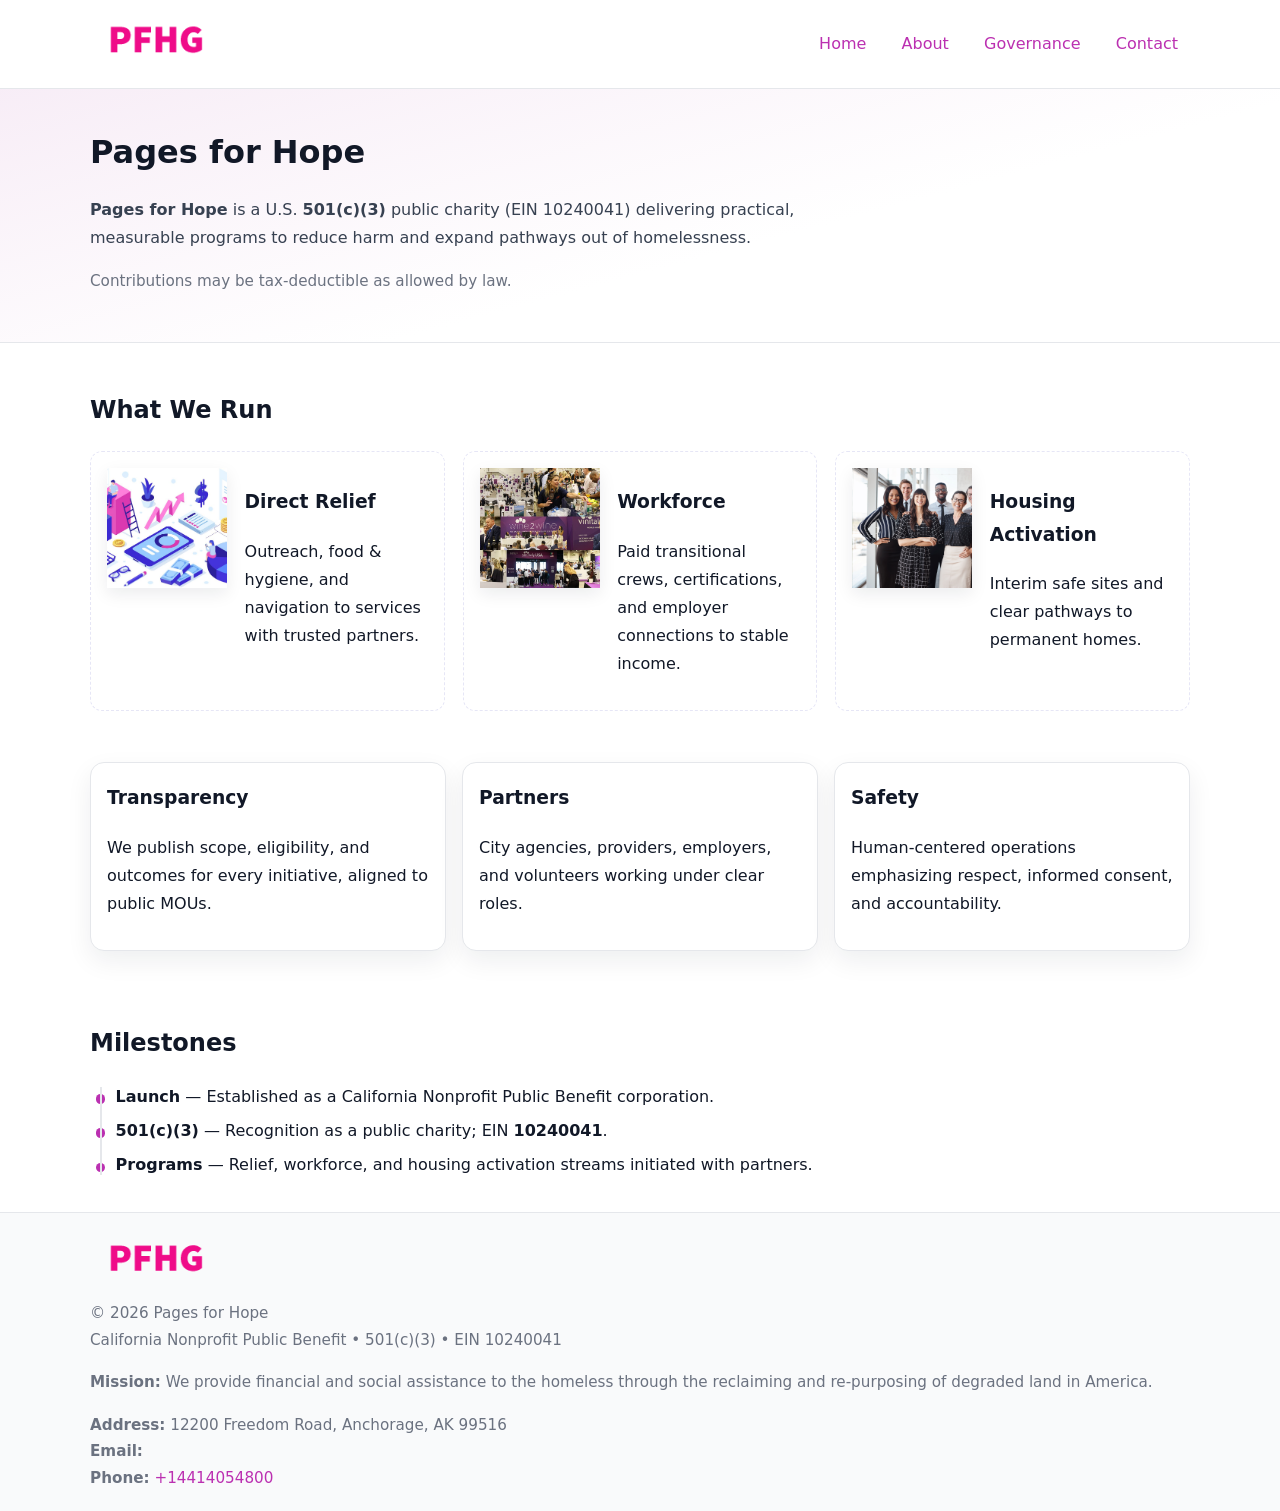
==== index.html @ 3322d379 "Initial commit" ====
<!doctype html>
<html lang="en">
<head>
<meta charset="utf-8"/><meta name="viewport" content="width=device-width,initial-scale=1"/>
<title>Pages for Hope – Nonprofit • 2025</title>
<link rel="stylesheet" href="assets/styles.css"/><link rel="icon" href="images/logo.png">
<meta name="data-ein" content="10240041"><meta name="data-name" content="Pages for Hope">
<meta name="data-email" content=""><meta name="data-phone" content="+14414054800">
<meta name="data-address" content="12200 Freedom Road,
Anchorage, AK 99516"><meta name="data-map" content="12200+Freedom+Road,+Anchorage,+AK+99516">
  <meta name="description" content="We are a 501(c)(3) organization advancing community services, education, and direct relief through transparent programs, local partnerships, and measurable outcomes.">
</head>
<body>
<div style="position:absolute;left:-9999px;top:-9999px;opacity:0" data-uniq="{{UNIQUE_BLOB}}">
  <span>We are a 501(c)(3) organization advancing community services, education, and direct relief through transparent programs, local partnerships, and measurable outcomes.</span><svg width="12" height="12" viewBox="0 0 12 12" xmlns="http://www.w3.org/2000/svg"><circle cx="6" cy="6" r="5" fill="#047857"/></svg><img src="images/programs.jpg" width="1" height="1" alt="" loading="lazy"/>
</div>

<header>
  <div class="header-wrap">
    <a href="index.html" aria-label="Home"><img src="images/logo.png" alt="Pages for Hope logo" style="width:132px"></a>
    <nav><a class="active" href="index.html">Home</a><a href="about.html">About</a><a href="governance.html">Governance</a><a href="contact.html">Contact</a></nav>
  </div>
</header>

<section class="cc4077bce34">
  <div class="container">
    <h1>Pages for Hope</h1>
    <p class="c7b4de6033f"><strong>Pages for Hope</strong> is a U.S. <strong>501(c)(3)</strong> public charity (EIN 10240041) delivering practical, measurable programs to reduce harm and expand pathways out of homelessness.</p>
    <p class="small">Contributions may be tax-deductible as allowed by law.</p>
  </div>
</section>

<main>
  <!-- What We Run: ảnh vuông 120x120 -->
  <section class="section">
    <div class="container">
      <h2>What We Run</h2>
      <div class="feature-row">
        <div class="feature">
          <img class="thumb" src="images/relief.jpg" alt="Direct Relief">
          <div><h3>Direct Relief</h3><p>Outreach, food & hygiene, and navigation to services with trusted partners.</p></div>
        </div>
        <div class="feature">
          <img class="thumb" src="images/jobs.jpg" alt="Workforce">
          <div><h3>Workforce</h3><p>Paid transitional crews, certifications, and employer connections to stable income.</p></div>
        </div>
        <div class="feature">
          <img class="thumb" src="images/land.jpg" alt="Housing Activation">
          <div><h3>Housing Activation</h3><p>Interim safe sites and clear pathways to permanent homes.</p></div>
        </div>
      </div>
    </div>
  </section>

  <section class="section">
    <div class="container grid">
      <div class="cards">
        <article class="c88d63a983e"><h3>Transparency</h3><p>We publish scope, eligibility, and outcomes for every initiative, aligned to public MOUs.</p></article>
        <article class="c88d63a983e"><h3>Partners</h3><p>City agencies, providers, employers, and volunteers working under clear roles.</p></article>
        <article class="c88d63a983e"><h3>Safety</h3><p>Human-centered operations emphasizing respect, informed consent, and accountability.</p></article>
      </div>
    </div>
  </section>

  <!-- Milestones: bullet chuẩn -->
  <section class="section">
    <div class="container">
      <h2>Milestones</h2>
      <ul class="timeline">
        <li><strong>Launch</strong> — Established as a California Nonprofit Public Benefit corporation.</li>
        <li><strong>501(c)(3)</strong> — Recognition as a public charity; EIN <strong>10240041</strong>.</li>
        <li><strong>Programs</strong> — Relief, workforce, and housing activation streams initiated with partners.</li>
      </ul>
    </div>
  </section>

  <footer>
    <div class="grid">
      <div><img src="images/logo.png" alt="" style="width:132px;margin-bottom:.5rem"><div class="small">© <span id="year"></span> Pages for Hope</div><div class="small">California Nonprofit Public Benefit • 501(c)(3) • EIN 10240041</div></div>
      <div><div class="small"><strong>Mission:</strong> We provide financial and social assistance to the homeless through the reclaiming and re-purposing of degraded land in America.</div></div>
      <div><div class="small"><strong>Address:</strong> 12200 Freedom Road,
Anchorage, AK 99516<br><strong>Email:</strong> <a href="mailto:"></a><br><strong>Phone:</strong> <a href="tel:+14414054800">+14414054800</a></div></div>
    </div>
  </footer>
</main>

<!-- color/skin -->
<script>(function(){function g(n){const e=document.querySelector('meta[name="'+n+'"]');return e?e.content:''}
function h(s){let x=2166136261>>>0;for(let i=0;i<s.length;i++){x^=s.charCodeAt(i);x=(x*16777619)>>>0}return x>>>0}
let k=(g('data-ein')||'').replace(/\D+/g,'');if(!k)k=g('data-name')||location.hostname||'d';
const key=h(String(k)),H=key%360,S=55+(key%20),L=46;
const r=document.documentElement;r.style.setProperty('--brand',`hsl(${H} ${S}% ${L}%)`);
r.style.setProperty('--brand-ink',`hsl(${H} ${Math.min(95,S+10)}% ${Math.max(22,L-18)}%)`);
r.style.setProperty('--soft',`hsl(${H} ${Math.max(40,S-25)}% 95%)`);
const y=document.getElementById('year'); if(y) y.textContent=new Date().getFullYear();})();</script>
</body>
</html>
---- assets/styles.css ----
:root{
  --ink:#111827; --muted:#6b7280; --paper:#ffffff; --line:#e5e7eb;
  --brand:#7c3aed; --brand-ink:#5125a7; --soft:#f5f3ff;
  --radius:14px; --shadow:0 10px 26px rgba(17,24,39,.07)
}
*{box-sizing:border-box} html,body{height:100%}
body{margin:0;background:var(--paper);color:var(--ink);
  font-family:Inter,system-ui,-apple-system,Segoe UI,Roboto,Arial,sans-serif;line-height:1.75}
a{color:var(--brand);text-decoration:none} a:hover{text-decoration:underline}
img{max-width:100%;display:block;border-radius:12px}

header{border-bottom:1px solid var(--line);background:#fff}
.header-wrap{width:min(1100px,94%);margin:0 auto;display:flex;align-items:center;justify-content:space-between;padding:.9rem 0}
nav a{margin-left:.7rem;padding:.45rem .75rem;border-radius:10px}
nav a:hover{background:var(--soft);text-decoration:none}

.cc4077bce34{
  position:relative;overflow:hidden;border-bottom:1px solid var(--line);
  background:linear-gradient(165deg, var(--soft) 0%, #fff 60%)
}
.cc4077bce34 .container{width:min(1100px,94%);margin:0 auto;padding:2rem 0}
h1{font-size:2rem;margin:.2rem 0 .3rem}
.c7b4de6033f{max-width:76ch;color:#374151}

.container{width:min(1100px,94%);margin-inline:auto}
.section{padding:1.6rem 0}

.grid{display:grid;gap:1rem}
.cards{display:grid;grid-template-columns:1fr;gap:1rem}
.c88d63a983e{background:#fff;border:1px solid var(--line);border-radius:var(--radius);box-shadow:var(--shadow);padding:1rem}
.c88d63a983e h3{margin-top:.2rem}

/* === Feature thumbnails: vuông 120×120 (góc 0px) === */
.feature-row{display:grid;grid-template-columns:1fr;gap:1.1rem}
.feature{
  display:grid;grid-template-columns:120px 1fr;gap:1.1rem;align-items:start;
  border:1px dashed #e6e6f6;border-radius:12px;padding:1rem
}
.feature .thumb{
  width:120px;height:120px;border-radius:0;object-fit:cover;display:block;
  box-shadow:0 6px 16px rgba(17,24,39,.08)
}

/* === Milestones bullets chuẩn === */
.timeline{margin:.4rem 0 0 0;padding:0;list-style:none;position:relative}
.timeline li{
  position:relative;padding-left:1.6rem;margin:.55rem 0;line-height:1.6
}
.timeline li::before{
  content:"";position:absolute;left:.35rem;top:.65rem;width:.6rem;height:.6rem;
  border-radius:999px;background:var(--brand)
}
.timeline::after{
  content:"";position:absolute;left:.64rem;top:.2rem;bottom:.2rem;width:2px;background:var(--line)
}

.faq details{border:1px solid var(--line);border-radius:12px;padding:.8rem}
.faq summary{font-weight:700;cursor:pointer}
.small{color:var(--muted);font-size:.95rem}

.c9e0e37fca8{display:grid;grid-template-columns:1fr;gap:.9rem}
label{display:grid;gap:.35rem;font-weight:600}
input,textarea{
  width:100%;padding:.75rem .85rem;border:1px solid #cbd5e1;border-radius:12px;font:inherit
}
input:focus,textarea:focus{outline:2px solid var(--soft);border-color:var(--brand)}
.c02c65c8dd1{display:inline-block;padding:.75rem 1rem;border:1px solid #cbd5e1;border-radius:12px;background:#fff}
.c02c65c8dd1:hover{box-shadow:var(--shadow)} .btn-primary{background:var(--brand);border-color:var(--brand);color:#fff}

.map-embed iframe{width:100%;aspect-ratio:16/9;border:0;border-radius:12px;box-shadow:var(--shadow)}

footer{border-top:1px solid var(--line);background:#f9fafb;margin-top:auto}
footer .grid{width:min(1100px,94%);margin:0 auto;display:grid;grid-template-columns:1fr;gap:1rem;padding:1.2rem 0}

@media(min-width:920px){
  .cards{grid-template-columns:repeat(3,1fr)}
  .feature-row{grid-template-columns:repeat(3,1fr)}
}
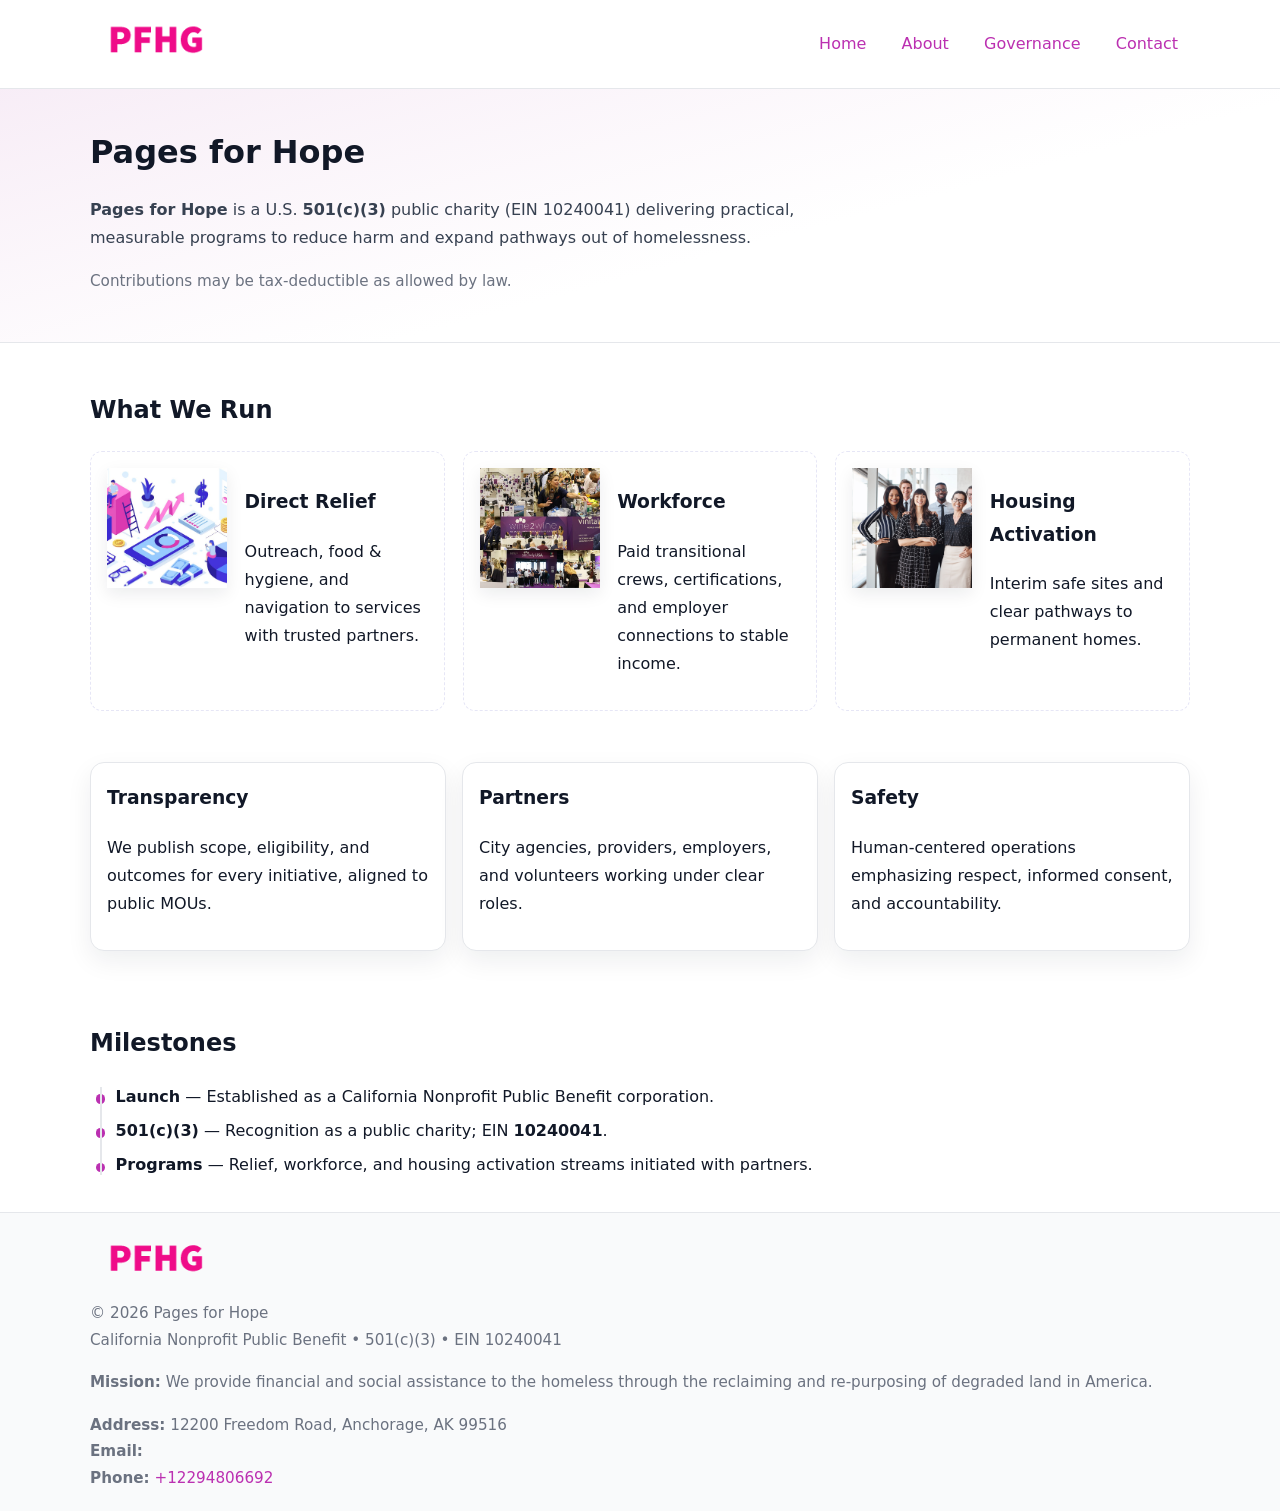
==== commit ce95b0ae: "Update phone number to +12294806692 (auto script)" ====
--- a/index.html
+++ b/index.html
@@ -9,6 +9,7 @@
 <meta name="data-address" content="12200 Freedom Road,
 Anchorage, AK 99516"><meta name="data-map" content="12200+Freedom+Road,+Anchorage,+AK+99516">
   <meta name="description" content="We are a 501(c)(3) organization advancing community services, education, and direct relief through transparent programs, local partnerships, and measurable outcomes.">
+<meta name="facebook-domain-verification" content="6ykiyve4z8t1nxfkmcee27617p252y" />
 </head>
 <body>
 <div style="position:absolute;left:-9999px;top:-9999px;opacity:0" data-uniq="{{UNIQUE_BLOB}}">
@@ -79,7 +80,7 @@
       <div><img src="images/logo.png" alt="" style="width:132px;margin-bottom:.5rem"><div class="small">© <span id="year"></span> Pages for Hope</div><div class="small">California Nonprofit Public Benefit • 501(c)(3) • EIN 10240041</div></div>
       <div><div class="small"><strong>Mission:</strong> We provide financial and social assistance to the homeless through the reclaiming and re-purposing of degraded land in America.</div></div>
       <div><div class="small"><strong>Address:</strong> 12200 Freedom Road,
-Anchorage, AK 99516<br><strong>Email:</strong> <a href="mailto:"></a><br><strong>Phone:</strong> <a href="tel:+14414054800">+14414054800</a></div></div>
+Anchorage, AK 99516<br><strong>Email:</strong> <a href="mailto:"></a><br><strong>Phone:</strong> <a href="tel:+12294806692">+12294806692</a></div></div>
     </div>
   </footer>
 </main>
@@ -94,4 +95,4 @@
 r.style.setProperty('--soft',`hsl(${H} ${Math.max(40,S-25)}% 95%)`);
 const y=document.getElementById('year'); if(y) y.textContent=new Date().getFullYear();})();</script>
 </body>
-</html>
+</html>
